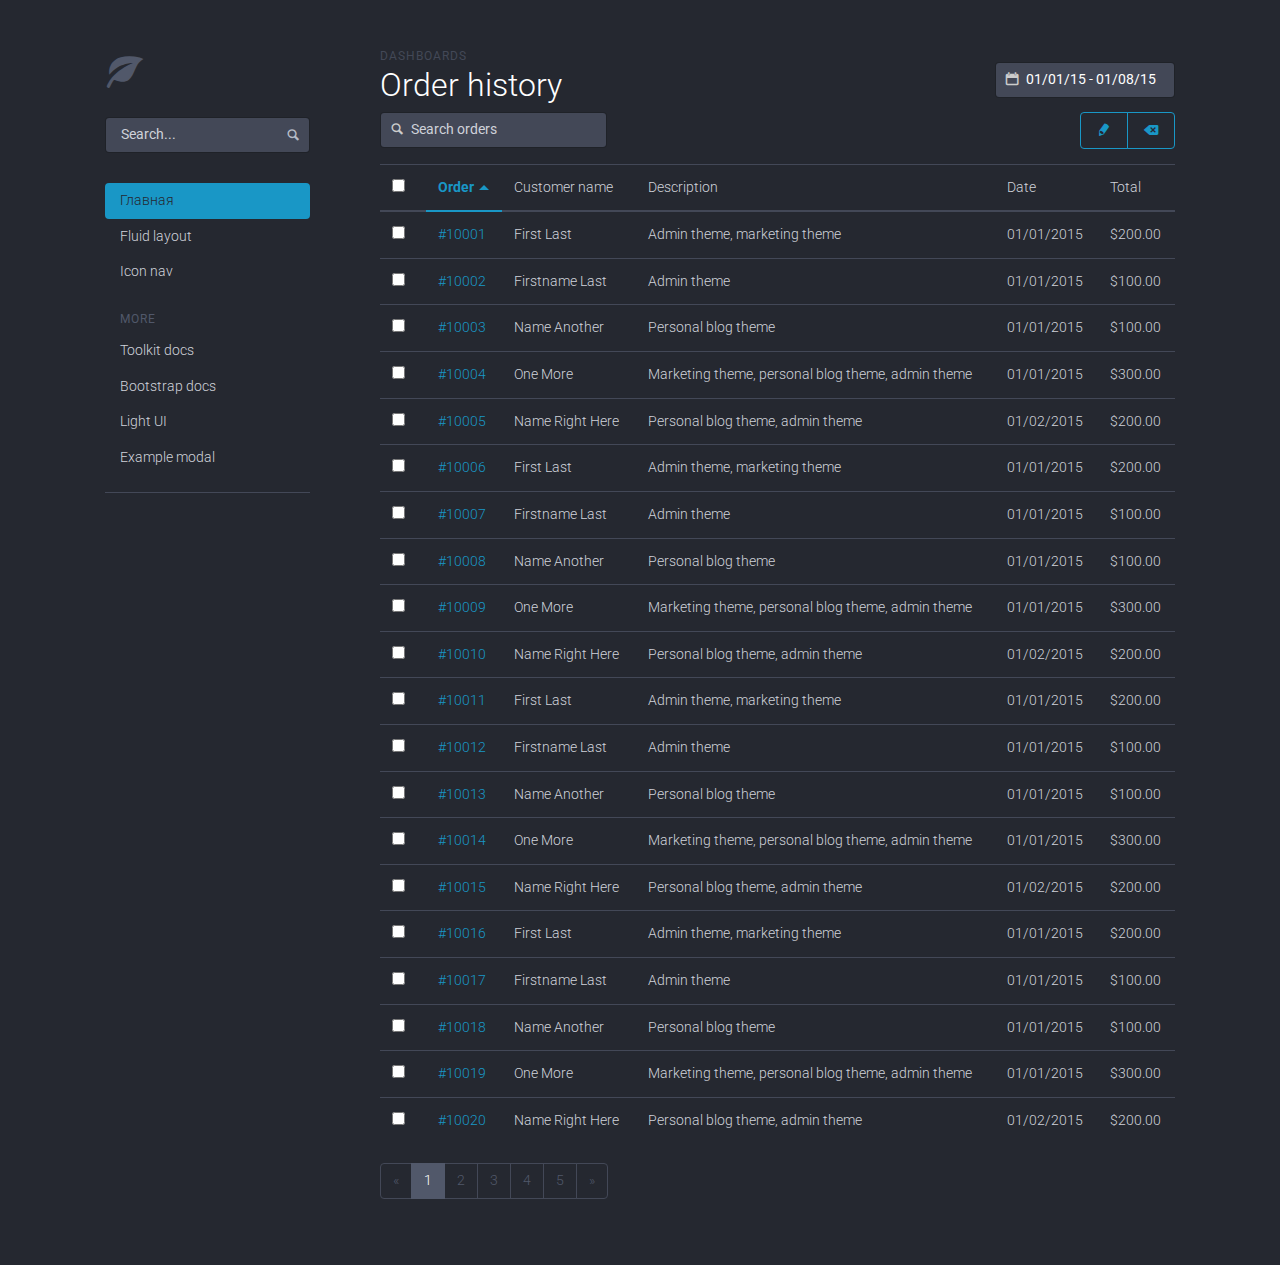
==== index.html @ 5f734ce0 "Add files via upload" ====
<!DOCTYPE html>
<html lang="ru">
  <head>
    <meta charset="utf-8">
    <meta http-equiv="X-UA-Compatible" content="IE=edge">
    <meta name="viewport" content="width=device-width, initial-scale=1">
    <meta name="description" content="">
    <meta name="keywords" content="">
    <meta name="author" content="">

    <title>
      
        Order history &middot; 
      
    </title>

    <link href="http://fonts.googleapis.com/css?family=Roboto:300,400,500,700,400italic" rel="stylesheet">

      <link href="assets/css/toolkit-inverse.css" rel="stylesheet">

    <link href="assets/css/application.css" rel="stylesheet">

    <style>
      /* note: this is a hack for ios iframe for bootstrap themes shopify page */
      /* this chunk of css is not part of the toolkit :) */
      body {
        width: 1px;
        min-width: 100%;
        *width: 100%;
      }
    </style>
  </head>


<body>
  <div class="container">
    <div class="row">
      <div class="col-md-3 sidebar">
        <nav class="sidebar-nav">
          <div class="sidebar-header">
            <button class="nav-toggler nav-toggler-md sidebar-toggler" type="button" data-toggle="collapse" data-target="#nav-toggleable-md">
              <span class="sr-only">Toggle nav</span>
            </button>
            <a class="sidebar-brand img-responsive" href="../index.html">
              <span class="icon icon-leaf sidebar-brand-icon"></span>
            </a>
          </div>

          <div class="collapse nav-toggleable-md" id="nav-toggleable-md">
            <form class="sidebar-form">
              <input class="form-control" type="text" placeholder="Search...">
              <button type="submit" class="btn-link">
                <span class="icon icon-magnifying-glass"></span>
              </button>
            </form>
            <ul class="nav nav-pills nav-stacked flex-column">
              <li class="nav-item">
                <a class="nav-link active" href="index.html">Главная</a>
              </li>
              <li class="nav-item">
                <a class="nav-link "href="../fluid/index.html">Fluid layout</a>
              </li>
              <li class="nav-item">
                <a class="nav-link " href="../icon-nav/index.html">Icon nav</a>
              </li>

              <li class="nav-header">More</li>
              <li class="nav-item">
                <a class="nav-link "href="../docs/index.html">
                  Toolkit docs
                </a>
              </li>
              <li class="nav-item">
                <a class="nav-link" href="http://getbootstrap.com" target="blank">
                  Bootstrap docs
                </a>
              </li>
              <li class="nav-item">
                <a class="nav-link " href="../index-light/index.html">Light UI</a>
              </li>
              <li class="nav-item">
                <a class="nav-link" href="#docsModal" data-toggle="modal">
                  Example modal
                </a>
              </li>
            </ul>
            <hr class="visible-xs mt-3">
          </div>
        </nav>
      </div>
      <div class="col-md-9 content">
        <div class="dashhead">
  <div class="dashhead-titles">
    <h6 class="dashhead-subtitle">Dashboards</h6>
    <h2 class="dashhead-title">Order history</h2>
  </div>

  <div class="btn-toolbar dashhead-toolbar">
    <div class="btn-toolbar-item input-with-icon">
      <input type="text" value="01/01/15 - 01/08/15" class="form-control" data-provide="datepicker">
      <span class="icon icon-calendar"></span>
    </div>
  </div>
</div>

<div class="flextable table-actions">
  <div class="flextable-item flextable-primary">
    <div class="btn-toolbar-item input-with-icon">
      <input type="text" class="form-control input-block" placeholder="Search orders">
      <span class="icon icon-magnifying-glass"></span>
    </div>
  </div>
  <div class="flextable-item">
    <div class="btn-group">
      <button type="button" class="btn btn-outline-primary">
        <span class="icon icon-pencil"></span>
      </button>
      <button type="button" class="btn btn-outline-primary">
        <span class="icon icon-erase"></span>
      </button>
    </div>
  </div>
</div>

<div class="table-responsive">
  <table class="table" data-sort="table">
    <thead>
      <tr>
        <th><input type="checkbox" class="select-all" id="selectAll"></th>
        <th>Order</th>
        <th>Customer name</th>
        <th>Description</th>
        <th>Date</th>
        <th>Total</th>
      </tr>
    </thead>
    <tbody>
      <tr>
        <td><input type="checkbox" class="select-row"></td>
        <td><a href="#">#10001</a></td>
        <td>First Last</td>
        <td>Admin theme, marketing theme</td>
        <td>01/01/2015</td>
        <td>$200.00</td>
      </tr>
      <tr>
        <td><input type="checkbox" class="select-row"></td>
        <td><a href="#">#10002</a></td>
        <td>Firstname Last</td>
        <td>Admin theme</td>
        <td>01/01/2015</td>
        <td>$100.00</td>
      </tr>
      <tr>
        <td><input type="checkbox" class="select-row"></td>
        <td><a href="#">#10003</a></td>
        <td>Name Another</td>
        <td>Personal blog theme</td>
        <td>01/01/2015</td>
        <td>$100.00</td>
      </tr>
      <tr>
        <td><input type="checkbox" class="select-row"></td>
        <td><a href="#">#10004</a></td>
        <td>One More</td>
        <td>Marketing theme, personal blog theme, admin theme</td>
        <td>01/01/2015</td>
        <td>$300.00</td>
      </tr>
      <tr>
        <td><input type="checkbox" class="select-row"></td>
        <td><a href="#">#10005</a></td>
        <td>Name Right Here</td>
        <td>Personal blog theme, admin theme</td>
        <td>01/02/2015</td>
        <td>$200.00</td>
      </tr>
      <tr>
        <td><input type="checkbox" class="select-row"></td>
        <td><a href="#">#10006</a></td>
        <td>First Last</td>
        <td>Admin theme, marketing theme</td>
        <td>01/01/2015</td>
        <td>$200.00</td>
      </tr>
      <tr>
        <td><input type="checkbox" class="select-row"></td>
        <td><a href="#">#10007</a></td>
        <td>Firstname Last</td>
        <td>Admin theme</td>
        <td>01/01/2015</td>
        <td>$100.00</td>
      </tr>
      <tr>
        <td><input type="checkbox" class="select-row"></td>
        <td><a href="#">#10008</a></td>
        <td>Name Another</td>
        <td>Personal blog theme</td>
        <td>01/01/2015</td>
        <td>$100.00</td>
      </tr>
      <tr>
        <td><input type="checkbox" class="select-row"></td>
        <td><a href="#">#10009</a></td>
        <td>One More</td>
        <td>Marketing theme, personal blog theme, admin theme</td>
        <td>01/01/2015</td>
        <td>$300.00</td>
      </tr>
      <tr>
        <td><input type="checkbox" class="select-row"></td>
        <td><a href="#">#10010</a></td>
        <td>Name Right Here</td>
        <td>Personal blog theme, admin theme</td>
        <td>01/02/2015</td>
        <td>$200.00</td>
      </tr>
      <tr>
        <td><input type="checkbox" class="select-row"></td>
        <td><a href="#">#10011</a></td>
        <td>First Last</td>
        <td>Admin theme, marketing theme</td>
        <td>01/01/2015</td>
        <td>$200.00</td>
      </tr>
      <tr>
        <td><input type="checkbox" class="select-row"></td>
        <td><a href="#">#10012</a></td>
        <td>Firstname Last</td>
        <td>Admin theme</td>
        <td>01/01/2015</td>
        <td>$100.00</td>
      </tr>
      <tr>
        <td><input type="checkbox" class="select-row"></td>
        <td><a href="#">#10013</a></td>
        <td>Name Another</td>
        <td>Personal blog theme</td>
        <td>01/01/2015</td>
        <td>$100.00</td>
      </tr>
      <tr>
        <td><input type="checkbox" class="select-row"></td>
        <td><a href="#">#10014</a></td>
        <td>One More</td>
        <td>Marketing theme, personal blog theme, admin theme</td>
        <td>01/01/2015</td>
        <td>$300.00</td>
      </tr>
      <tr>
        <td><input type="checkbox" class="select-row"></td>
        <td><a href="#">#10015</a></td>
        <td>Name Right Here</td>
        <td>Personal blog theme, admin theme</td>
        <td>01/02/2015</td>
        <td>$200.00</td>
      </tr>
      <tr>
        <td><input type="checkbox" class="select-row"></td>
        <td><a href="#">#10016</a></td>
        <td>First Last</td>
        <td>Admin theme, marketing theme</td>
        <td>01/01/2015</td>
        <td>$200.00</td>
      </tr>
      <tr>
        <td><input type="checkbox" class="select-row"></td>
        <td><a href="#">#10017</a></td>
        <td>Firstname Last</td>
        <td>Admin theme</td>
        <td>01/01/2015</td>
        <td>$100.00</td>
      </tr>
      <tr>
        <td><input type="checkbox" class="select-row"></td>
        <td><a href="#">#10018</a></td>
        <td>Name Another</td>
        <td>Personal blog theme</td>
        <td>01/01/2015</td>
        <td>$100.00</td>
      </tr>
      <tr>
        <td><input type="checkbox" class="select-row"></td>
        <td><a href="#">#10019</a></td>
        <td>One More</td>
        <td>Marketing theme, personal blog theme, admin theme</td>
        <td>01/01/2015</td>
        <td>$300.00</td>
      </tr>
      <tr>
        <td><input type="checkbox" class="select-row"></td>
        <td><a href="#">#10020</a></td>
        <td>Name Right Here</td>
        <td>Personal blog theme, admin theme</td>
        <td>01/02/2015</td>
        <td>$200.00</td>
    </tbody>
  </table>
</div>

<div class="text-center">
  <nav>
    <ul class="pagination">
      <li class="page-item">
        <a class="page-link" href="#" aria-label="Previous">
          <span aria-hidden="true">&laquo;</span>
          <span class="sr-only">Previous</span>
        </a>
      </li>
      <li class="page-item active"><a class="page-link" href="#">1</a></li>
      <li class="page-item"><a class="page-link" href="#">2</a></li>
      <li class="page-item"><a class="page-link" href="#">3</a></li>
      <li class="page-item"><a class="page-link" href="#">4</a></li>
      <li class="page-item"><a class="page-link" href="#">5</a></li>
      <li class="page-item">
        <a class="page-link" href="#" aria-label="Next">
          <span aria-hidden="true">&raquo;</span>
          <span class="sr-only">Next</span>
        </a>
      </li>
    </ul>
  </nav>
</div>

      </div>
    </div>
  </div>

  <div id="docsModal" class="modal fade" tabindex="-1" role="dialog" aria-labelledby="myModalLabel">
  <div class="modal-dialog">
    <div class="modal-content">

      <div class="modal-header">
        <h4 class="modal-title" id="myModalLabel">Example modal</h4>
        <button type="button" class="close" data-dismiss="modal" aria-label="Close"><span aria-hidden="true">&times;</span></button>
      </div>
      <div class="modal-body">
        <p>You're looking at an example modal in the dashboard theme.</p>
      </div>
      <div class="modal-footer">
        <button type="button" class="btn btn-primary" data-dismiss="modal">Cool, got it!</button>
      </div>
    </div>
  </div>
</div>


    <script src="assets/js/jquery.min.js"></script>
    <script src="assets/js/tether.min.js"></script>
    <script src="assets/js/chart.js"></script>
    <script src="assets/js/tablesorter.min.js"></script>
    <script src="assets/js/toolkit.js"></script>
    <script src="assets/js/application.js"></script>
    <script>
      // execute/clear BS loaders for docs
      $(function(){while(window.BS&&window.BS.loader&&window.BS.loader.length){(window.BS.loader.pop())()}})
    </script>
  </body>
</html>
---- assets/css/application.css ----
/* global body padding */
body {
  padding-top:    20px;
  padding-bottom: 20px;
}

@media (min-width: 768px) {
  body {
    padding-top:    50px;
    padding-bottom: 50px;
  }
}


/* global spacing overrides */
h1, h2, h3, h4, h5, h6,
.h1, .h2, .h3, .h4, .h5, .h6 {
  margin-top: 0;
}
hr {
  margin-top: 30px;
  margin-bottom: 30px;
}

.navbar-fixed-top,
.navbar-static-top {
  border-bottom: 0;
}
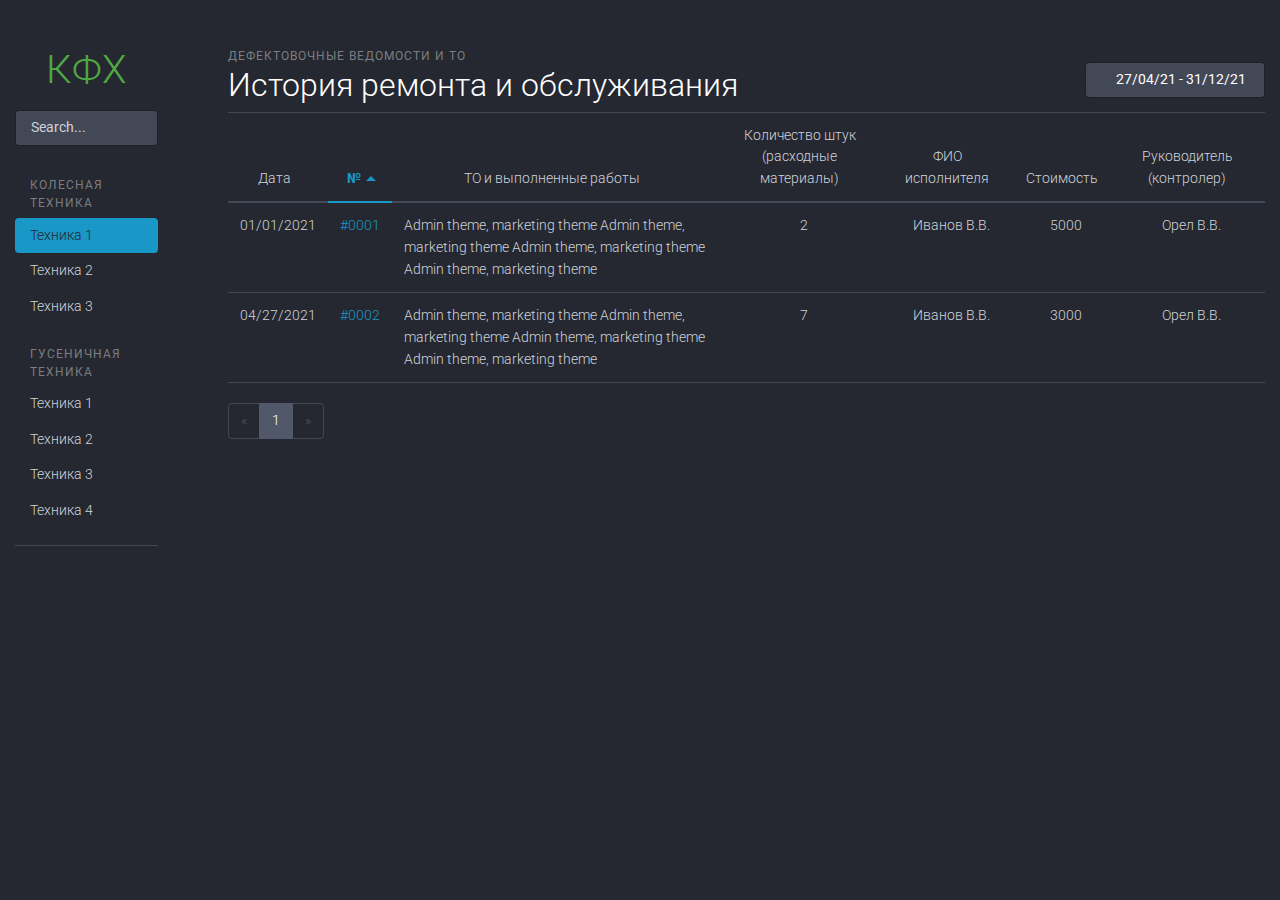
==== commit 37f6f36f: "Add files via upload" ====
--- a/index.html
+++ b/index.html
@@ -1,6 +1,3 @@
-
-
-
 <!DOCTYPE html>
 <html lang="ru">
   <head>
@@ -11,17 +8,12 @@
     <meta name="keywords" content="">
     <meta name="author" content="">
 
-    <title>
-      
-        Order history &middot; 
-      
-    </title>
+    <title>КФХ - Дефектовые ведомости</title>
 
     <link href="http://fonts.googleapis.com/css?family=Roboto:300,400,500,700,400italic" rel="stylesheet">
 
-      <link href="assets/css/toolkit-inverse.css" rel="stylesheet">
-
-    <link href="assets/css/application.css" rel="stylesheet">
+      <link href="toolkit-inverse.css" rel="stylesheet">
+      <link href="application.css" rel="stylesheet">
 
     <style>
       /* note: this is a hack for ios iframe for bootstrap themes shopify page */
@@ -36,17 +28,15 @@
 
 
 <body>
-  <div class="container">
+  <div class="container-fluid">
     <div class="row">
-      <div class="col-md-3 sidebar">
+      <div class="col-md-2 sidebar">
         <nav class="sidebar-nav">
           <div class="sidebar-header">
-            <button class="nav-toggler nav-toggler-md sidebar-toggler" type="button" data-toggle="collapse" data-target="#nav-toggleable-md">
-              <span class="sr-only">Toggle nav</span>
-            </button>
-            <a class="sidebar-brand img-responsive" href="../index.html">
-              <span class="icon icon-leaf sidebar-brand-icon"></span>
+            <a class="sidebar-brand img-responsive" href="index.html">
+              <span class="icon icon-leaf sidebar-brand-icon">КФХ</span> 
             </a>
+            
           </div>
 
           <div class="collapse nav-toggleable-md" id="nav-toggleable-md">
@@ -57,33 +47,37 @@
               </button>
             </form>
             <ul class="nav nav-pills nav-stacked flex-column">
-              <li class="nav-item">
-                <a class="nav-link active" href="index.html">Главная</a>
-              </li>
-              <li class="nav-item">
-                <a class="nav-link "href="../fluid/index.html">Fluid layout</a>
-              </li>
-              <li class="nav-item">
-                <a class="nav-link " href="../icon-nav/index.html">Icon nav</a>
-              </li>
-
-              <li class="nav-header">More</li>
-              <li class="nav-item">
-                <a class="nav-link "href="../docs/index.html">
-                  Toolkit docs
-                </a>
-              </li>
-              <li class="nav-item">
-                <a class="nav-link" href="http://getbootstrap.com" target="blank">
-                  Bootstrap docs
-                </a>
-              </li>
-              <li class="nav-item">
-                <a class="nav-link " href="../index-light/index.html">Light UI</a>
-              </li>
-              <li class="nav-item">
-                <a class="nav-link" href="#docsModal" data-toggle="modal">
-                  Example modal
+              <li class="nav-header">Колесная техника</li>
+              
+              <li class="nav-item">
+                <a class="nav-link active" href="index.html">Техника 1</a>
+              </li>
+              <li class="nav-item">
+                <a class="nav-link"href="#">Техника 2</a>
+              </li>
+              <li class="nav-item">
+                <a class="nav-link " href="#">Техника 3</a>
+              </li>
+
+              <li class="nav-header">Гусеничная техника</li>
+              <li class="nav-item">
+                <a class="nav-link "href="#">
+                  Техника 1
+                </a>
+              </li>
+              <li class="nav-item">
+                <a class="nav-link" href="#">
+                  Техника 2
+                </a>
+              </li>
+              <li class="nav-item">
+                <a class="nav-link " href="#">
+                  Техника 3
+                </a>
+              </li>
+              <li class="nav-item">
+                <a class="nav-link" href="#">
+                  Техника 4
                 </a>
               </li>
             </ul>
@@ -91,212 +85,91 @@
           </div>
         </nav>
       </div>
-      <div class="col-md-9 content">
+      
+      <div class="col-md-10 content">
         <div class="dashhead">
   <div class="dashhead-titles">
-    <h6 class="dashhead-subtitle">Dashboards</h6>
-    <h2 class="dashhead-title">Order history</h2>
+    <h6 class="dashhead-subtitle">Дефектовочные ведомости и ТО</h6>
+    <h2 class="dashhead-title">История ремонта и обслуживания</h2>
   </div>
 
   <div class="btn-toolbar dashhead-toolbar">
     <div class="btn-toolbar-item input-with-icon">
-      <input type="text" value="01/01/15 - 01/08/15" class="form-control" data-provide="datepicker">
+      <input type="text" value="27/04/21 - 31/12/21" class="form-control" data-provide="datepicker">
       <span class="icon icon-calendar"></span>
     </div>
   </div>
 </div>
 
-<div class="flextable table-actions">
-  <div class="flextable-item flextable-primary">
-    <div class="btn-toolbar-item input-with-icon">
-      <input type="text" class="form-control input-block" placeholder="Search orders">
-      <span class="icon icon-magnifying-glass"></span>
-    </div>
-  </div>
-  <div class="flextable-item">
-    <div class="btn-group">
-      <button type="button" class="btn btn-outline-primary">
-        <span class="icon icon-pencil"></span>
-      </button>
-      <button type="button" class="btn btn-outline-primary">
-        <span class="icon icon-erase"></span>
-      </button>
-    </div>
-  </div>
-</div>
-
 <div class="table-responsive">
-  <table class="table" data-sort="table">
+  <table class="table" data-sort="table" >
     <thead>
       <tr>
-        <th><input type="checkbox" class="select-all" id="selectAll"></th>
-        <th>Order</th>
-        <th>Customer name</th>
-        <th>Description</th>
-        <th>Date</th>
-        <th>Total</th>
+        <th style="text-align: center;">Дата</th>
+        <th style="text-align: center;">№</th>
+        <th style="text-align: center;">ТО и выполненные работы</th>
+        <th style="text-align: center;">Количество штук (расходные материалы)</th>
+        <th style="text-align: center;">ФИО исполнителя</th>
+        <th style="text-align: center;">Стоимость</th>
+        <th style="text-align: center;">Руководитель (контролер)</th>
       </tr>
     </thead>
     <tbody>
-      <tr>
-        <td><input type="checkbox" class="select-row"></td>
-        <td><a href="#">#10001</a></td>
-        <td>First Last</td>
-        <td>Admin theme, marketing theme</td>
-        <td>01/01/2015</td>
-        <td>$200.00</td>
+      <tr class="hover_line_table" style="border-bottom: solid 1px #434857">
+        <td>
+          01/01/2021
+        </td>
+        <td>
+          <a href="#">#0001</a>
+        </td>
+        <td>
+          Admin theme, marketing theme Admin theme, marketing theme Admin theme, marketing theme Admin theme, marketing theme
+        </td>
+        <td style="text-align: center;">
+          2
+        </td>
+        <td style="text-align: center;">
+          Иванов В.В.
+        </td>
+        <td style="text-align: center;">
+          5000
+        </td>
+        <td style="text-align: center;">
+          Орел В.В.
+        </td>
       </tr>
-      <tr>
-        <td><input type="checkbox" class="select-row"></td>
-        <td><a href="#">#10002</a></td>
-        <td>Firstname Last</td>
-        <td>Admin theme</td>
-        <td>01/01/2015</td>
-        <td>$100.00</td>
+
+      <tr class="hover_line_table" style="border-bottom: solid 1px #434857">
+        <td>
+          04/27/2021
+        </td>
+        <td>
+          <a href="#">#0002</a>
+        </td>
+        <td>
+          Admin theme, marketing theme Admin theme, marketing theme Admin theme, marketing theme Admin theme, marketing theme
+        </td>
+        <td style="text-align: center;">
+          7
+        </td>
+        <td style="text-align: center;">
+          Иванов В.В.
+        </td>
+        <td style="text-align: center;">
+          3000
+        </td>
+        <td style="text-align: center;">
+          Орел В.В.
+        </td>
       </tr>
-      <tr>
-        <td><input type="checkbox" class="select-row"></td>
-        <td><a href="#">#10003</a></td>
-        <td>Name Another</td>
-        <td>Personal blog theme</td>
-        <td>01/01/2015</td>
-        <td>$100.00</td>
-      </tr>
-      <tr>
-        <td><input type="checkbox" class="select-row"></td>
-        <td><a href="#">#10004</a></td>
-        <td>One More</td>
-        <td>Marketing theme, personal blog theme, admin theme</td>
-        <td>01/01/2015</td>
-        <td>$300.00</td>
-      </tr>
-      <tr>
-        <td><input type="checkbox" class="select-row"></td>
-        <td><a href="#">#10005</a></td>
-        <td>Name Right Here</td>
-        <td>Personal blog theme, admin theme</td>
-        <td>01/02/2015</td>
-        <td>$200.00</td>
-      </tr>
-      <tr>
-        <td><input type="checkbox" class="select-row"></td>
-        <td><a href="#">#10006</a></td>
-        <td>First Last</td>
-        <td>Admin theme, marketing theme</td>
-        <td>01/01/2015</td>
-        <td>$200.00</td>
-      </tr>
-      <tr>
-        <td><input type="checkbox" class="select-row"></td>
-        <td><a href="#">#10007</a></td>
-        <td>Firstname Last</td>
-        <td>Admin theme</td>
-        <td>01/01/2015</td>
-        <td>$100.00</td>
-      </tr>
-      <tr>
-        <td><input type="checkbox" class="select-row"></td>
-        <td><a href="#">#10008</a></td>
-        <td>Name Another</td>
-        <td>Personal blog theme</td>
-        <td>01/01/2015</td>
-        <td>$100.00</td>
-      </tr>
-      <tr>
-        <td><input type="checkbox" class="select-row"></td>
-        <td><a href="#">#10009</a></td>
-        <td>One More</td>
-        <td>Marketing theme, personal blog theme, admin theme</td>
-        <td>01/01/2015</td>
-        <td>$300.00</td>
-      </tr>
-      <tr>
-        <td><input type="checkbox" class="select-row"></td>
-        <td><a href="#">#10010</a></td>
-        <td>Name Right Here</td>
-        <td>Personal blog theme, admin theme</td>
-        <td>01/02/2015</td>
-        <td>$200.00</td>
-      </tr>
-      <tr>
-        <td><input type="checkbox" class="select-row"></td>
-        <td><a href="#">#10011</a></td>
-        <td>First Last</td>
-        <td>Admin theme, marketing theme</td>
-        <td>01/01/2015</td>
-        <td>$200.00</td>
-      </tr>
-      <tr>
-        <td><input type="checkbox" class="select-row"></td>
-        <td><a href="#">#10012</a></td>
-        <td>Firstname Last</td>
-        <td>Admin theme</td>
-        <td>01/01/2015</td>
-        <td>$100.00</td>
-      </tr>
-      <tr>
-        <td><input type="checkbox" class="select-row"></td>
-        <td><a href="#">#10013</a></td>
-        <td>Name Another</td>
-        <td>Personal blog theme</td>
-        <td>01/01/2015</td>
-        <td>$100.00</td>
-      </tr>
-      <tr>
-        <td><input type="checkbox" class="select-row"></td>
-        <td><a href="#">#10014</a></td>
-        <td>One More</td>
-        <td>Marketing theme, personal blog theme, admin theme</td>
-        <td>01/01/2015</td>
-        <td>$300.00</td>
-      </tr>
-      <tr>
-        <td><input type="checkbox" class="select-row"></td>
-        <td><a href="#">#10015</a></td>
-        <td>Name Right Here</td>
-        <td>Personal blog theme, admin theme</td>
-        <td>01/02/2015</td>
-        <td>$200.00</td>
-      </tr>
-      <tr>
-        <td><input type="checkbox" class="select-row"></td>
-        <td><a href="#">#10016</a></td>
-        <td>First Last</td>
-        <td>Admin theme, marketing theme</td>
-        <td>01/01/2015</td>
-        <td>$200.00</td>
-      </tr>
-      <tr>
-        <td><input type="checkbox" class="select-row"></td>
-        <td><a href="#">#10017</a></td>
-        <td>Firstname Last</td>
-        <td>Admin theme</td>
-        <td>01/01/2015</td>
-        <td>$100.00</td>
-      </tr>
-      <tr>
-        <td><input type="checkbox" class="select-row"></td>
-        <td><a href="#">#10018</a></td>
-        <td>Name Another</td>
-        <td>Personal blog theme</td>
-        <td>01/01/2015</td>
-        <td>$100.00</td>
-      </tr>
-      <tr>
-        <td><input type="checkbox" class="select-row"></td>
-        <td><a href="#">#10019</a></td>
-        <td>One More</td>
-        <td>Marketing theme, personal blog theme, admin theme</td>
-        <td>01/01/2015</td>
-        <td>$300.00</td>
-      </tr>
-      <tr>
-        <td><input type="checkbox" class="select-row"></td>
-        <td><a href="#">#10020</a></td>
-        <td>Name Right Here</td>
-        <td>Personal blog theme, admin theme</td>
-        <td>01/02/2015</td>
-        <td>$200.00</td>
+      
+
+      
+      
+      
+      
+      
+      
     </tbody>
   </table>
 </div>
@@ -311,10 +184,10 @@
         </a>
       </li>
       <li class="page-item active"><a class="page-link" href="#">1</a></li>
-      <li class="page-item"><a class="page-link" href="#">2</a></li>
+      <!-- <li class="page-item"><a class="page-link" href="#">2</a></li>
       <li class="page-item"><a class="page-link" href="#">3</a></li>
       <li class="page-item"><a class="page-link" href="#">4</a></li>
-      <li class="page-item"><a class="page-link" href="#">5</a></li>
+      <li class="page-item"><a class="page-link" href="#">5</a></li> -->
       <li class="page-item">
         <a class="page-link" href="#" aria-label="Next">
           <span aria-hidden="true">&raquo;</span>
@@ -329,31 +202,15 @@
     </div>
   </div>
 
-  <div id="docsModal" class="modal fade" tabindex="-1" role="dialog" aria-labelledby="myModalLabel">
-  <div class="modal-dialog">
-    <div class="modal-content">
-
-      <div class="modal-header">
-        <h4 class="modal-title" id="myModalLabel">Example modal</h4>
-        <button type="button" class="close" data-dismiss="modal" aria-label="Close"><span aria-hidden="true">&times;</span></button>
-      </div>
-      <div class="modal-body">
-        <p>You're looking at an example modal in the dashboard theme.</p>
-      </div>
-      <div class="modal-footer">
-        <button type="button" class="btn btn-primary" data-dismiss="modal">Cool, got it!</button>
-      </div>
-    </div>
-  </div>
-</div>
-
-
-    <script src="assets/js/jquery.min.js"></script>
-    <script src="assets/js/tether.min.js"></script>
-    <script src="assets/js/chart.js"></script>
-    <script src="assets/js/tablesorter.min.js"></script>
-    <script src="assets/js/toolkit.js"></script>
-    <script src="assets/js/application.js"></script>
+  
+
+
+    <script src="jquery.min.js"></script>
+    <script src="tether.min.js"></script>
+    <script src="chart.js"></script>
+    <script src="tablesorter.min.js"></script>
+    <script src="toolkit.js"></script>
+    <script src="application.js"></script>
     <script>
       // execute/clear BS loaders for docs
       $(function(){while(window.BS&&window.BS.loader&&window.BS.loader.length){(window.BS.loader.pop())()}})
@@ -361,3 +218,11 @@
   </body>
 </html>
 
+
+
+
+<!-- 
+
+7b7d81
+
+ -->--- a/application.css
+++ b/application.css
@@ -0,0 +1,28 @@
+/* global body padding */
+body {
+  padding-top:    20px;
+  padding-bottom: 20px;
+}
+
+@media (min-width: 768px) {
+  body {
+    padding-top:    50px;
+    padding-bottom: 50px;
+  }
+}
+
+
+/* global spacing overrides */
+h1, h2, h3, h4, h5, h6,
+.h1, .h2, .h3, .h4, .h5, .h6 {
+  margin-top: 0;
+}
+hr {
+  margin-top: 30px;
+  margin-bottom: 30px;
+}
+
+.navbar-fixed-top,
+.navbar-static-top {
+  border-bottom: 0;
+}
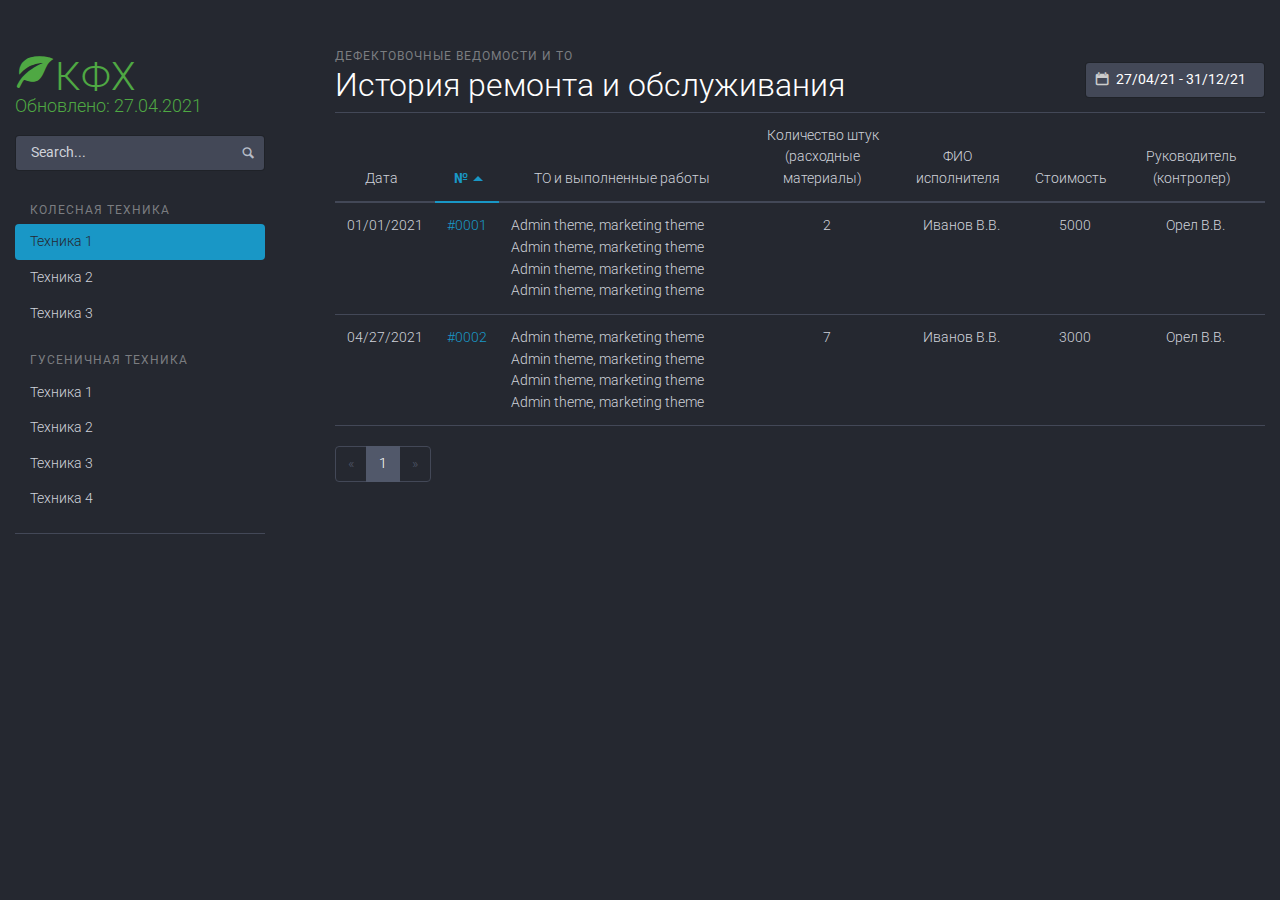
==== commit f99e2e0c: "Add files via upload" ====
--- a/index.html
+++ b/index.html
@@ -12,8 +12,8 @@
 
     <link href="http://fonts.googleapis.com/css?family=Roboto:300,400,500,700,400italic" rel="stylesheet">
 
-      <link href="toolkit-inverse.css" rel="stylesheet">
-      <link href="application.css" rel="stylesheet">
+      <link href="assets/css/toolkit-inverse.css" rel="stylesheet">
+      <link href="assets/css/application.css" rel="stylesheet">
 
     <style>
       /* note: this is a hack for ios iframe for bootstrap themes shopify page */
@@ -30,13 +30,17 @@
 <body>
   <div class="container-fluid">
     <div class="row">
-      <div class="col-md-2 sidebar">
+      <div class="col-md-3 sidebar">
         <nav class="sidebar-nav">
           <div class="sidebar-header">
+            <button class="nav-toggler nav-toggler-md sidebar-toggler" type="button" data-toggle="collapse" data-target="#nav-toggleable-md">
+              <span class="sr-only">Toggle nav</span>
+            </button>
             <a class="sidebar-brand img-responsive" href="index.html">
-              <span class="icon icon-leaf sidebar-brand-icon">КФХ</span> 
+              <span class="icon icon-leaf sidebar-brand-icon">КФХ</span>
+              <br>
+              <span>Обновлено: 27.04.2021</span>
             </a>
-            
           </div>
 
           <div class="collapse nav-toggleable-md" id="nav-toggleable-md">
@@ -53,7 +57,7 @@
                 <a class="nav-link active" href="index.html">Техника 1</a>
               </li>
               <li class="nav-item">
-                <a class="nav-link"href="#">Техника 2</a>
+                <a class="nav-link"href="pages/index_2.html">Техника 2</a>
               </li>
               <li class="nav-item">
                 <a class="nav-link " href="#">Техника 3</a>
@@ -86,7 +90,7 @@
         </nav>
       </div>
       
-      <div class="col-md-10 content">
+      <div class="col-md-9 content">
         <div class="dashhead">
   <div class="dashhead-titles">
     <h6 class="dashhead-subtitle">Дефектовочные ведомости и ТО</h6>
@@ -205,12 +209,12 @@
   
 
 
-    <script src="jquery.min.js"></script>
-    <script src="tether.min.js"></script>
-    <script src="chart.js"></script>
-    <script src="tablesorter.min.js"></script>
-    <script src="toolkit.js"></script>
-    <script src="application.js"></script>
+    <script src="assets/js/jquery.min.js"></script>
+    <script src="assets/js/tether.min.js"></script>
+    <script src="assets/js/chart.js"></script>
+    <script src="assets/js/tablesorter.min.js"></script>
+    <script src="assets/js/toolkit.js"></script>
+    <script src="assets/js/application.js"></script>
     <script>
       // execute/clear BS loaders for docs
       $(function(){while(window.BS&&window.BS.loader&&window.BS.loader.length){(window.BS.loader.pop())()}})
--- a/assets/css/application.css
+++ b/assets/css/application.css
@@ -0,0 +1,28 @@
+/* global body padding */
+body {
+  padding-top:    20px;
+  padding-bottom: 20px;
+}
+
+@media (min-width: 768px) {
+  body {
+    padding-top:    50px;
+    padding-bottom: 50px;
+  }
+}
+
+
+/* global spacing overrides */
+h1, h2, h3, h4, h5, h6,
+.h1, .h2, .h3, .h4, .h5, .h6 {
+  margin-top: 0;
+}
+hr {
+  margin-top: 30px;
+  margin-bottom: 30px;
+}
+
+.navbar-fixed-top,
+.navbar-static-top {
+  border-bottom: 0;
+}
